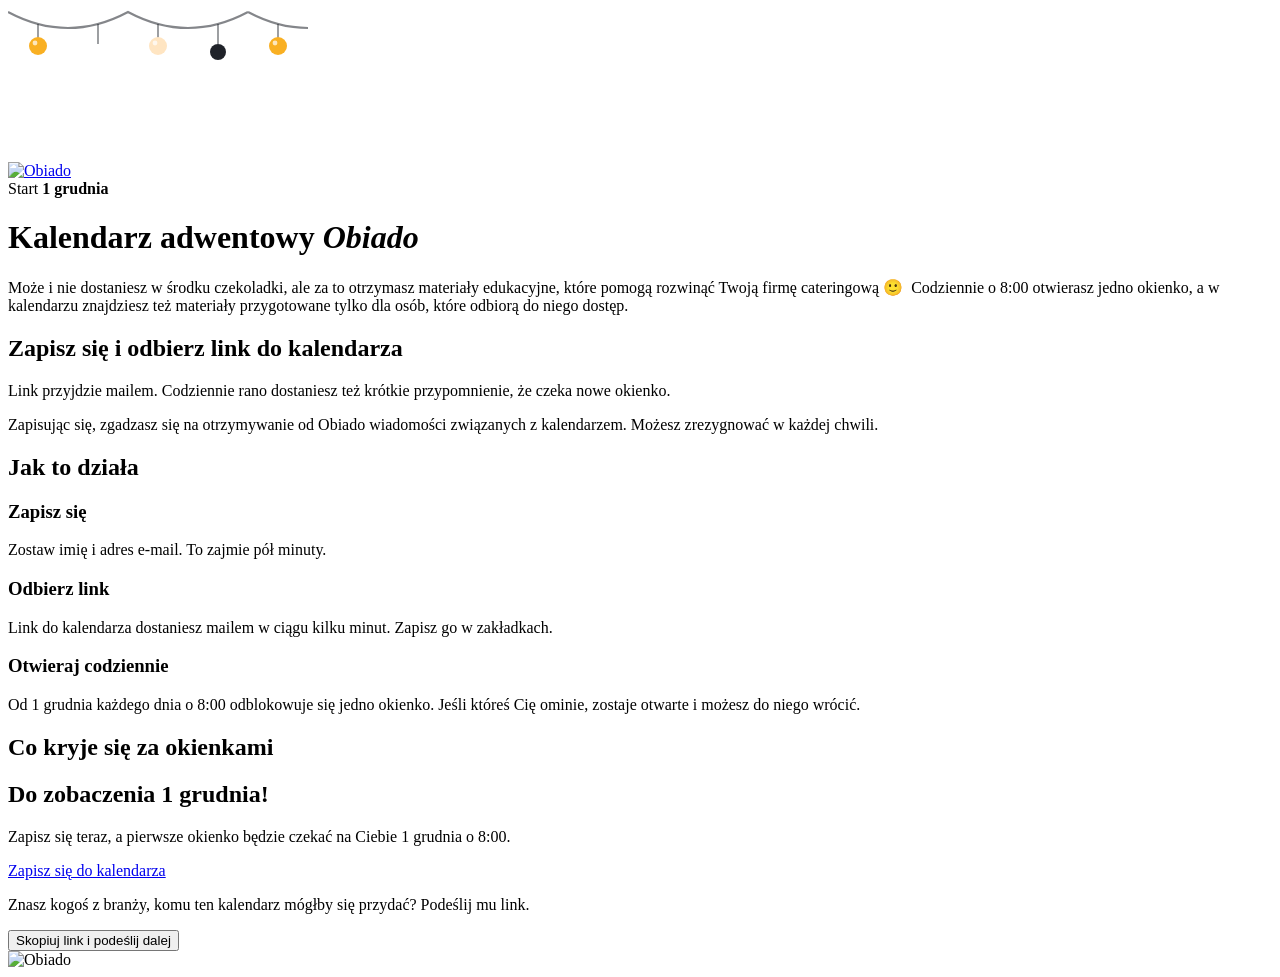
==== index.html @ 2020c298 "Add files via upload" ====
<!doctype html>
<html lang="pl">
<head>
  <meta charset="utf-8">
  <meta name="viewport" content="width=device-width, initial-scale=1">
  <title>Kalendarz adwentowy Obiado</title>
  <meta name="description" content="24 okienka z materiałami edukacyjnymi dla firm cateringowych: webinary, checklisty, kalkulatory i wzory. Codziennie o 8:00 nowe okienko. Zapisz się i odbierz darmowy dostęp.">
  <meta property="og:title" content="Kalendarz adwentowy Obiado">
  <meta property="og:description" content="Codziennie o 8:00 nowe okienko z materiałami, które pomogą rozwinąć Twoją firmę cateringową.">
  <meta property="og:type" content="website">
  <link rel="icon" href="img/sygnet-orange.png">
  <link rel="preconnect" href="https://fonts.googleapis.com">
  <link rel="preconnect" href="https://fonts.gstatic.com" crossorigin>
  <link href="https://fonts.googleapis.com/css2?family=Sen:wght@400;700;800&display=swap" rel="stylesheet">
  <link rel="stylesheet" href="css/style.css?v=20261117b">
</head>
<body>

<header class="hero landing-hero">
  <div class="snow" id="snieg" aria-hidden="true"></div>
  <svg class="garland" aria-hidden="true" preserveAspectRatio="none">
    <defs>
      <pattern id="girlanda" width="240" height="70" patternUnits="userSpaceOnUse">
        <path d="M0 4 Q60 36 120 4 Q180 36 240 4" fill="none" stroke="#1F2229" stroke-width="2.2" opacity=".55"/>
        <g stroke="#1F2229" stroke-width="1.6" opacity=".55"><path d="M30 16V30M90 16V36M150 16V30M210 16V36"/></g>
        <circle cx="30" cy="38" r="9" fill="#F9B023"/><circle cx="90" cy="44" r="8" fill="#fff"/>
        <circle cx="150" cy="38" r="9" fill="#FFE5C2"/><circle cx="210" cy="44" r="8" fill="#1F2229"/>
        <circle cx="27" cy="35" r="2.4" fill="#fff" opacity=".7"/><circle cx="147" cy="35" r="2.4" fill="#fff" opacity=".7"/>
      </pattern>
    </defs>
    <rect width="100%" height="70" fill="url(#girlanda)"/>
  </svg>

  <div class="wrap">
    <div class="topbar">
      <a href="https://obiado.pl" aria-label="Obiado"><img src="img/logo-white.png" alt="Obiado" width="130" height="34"></a>
    </div>

    <div class="landing-hero__grid">
      <div>
        <span class="pill eyebrow" id="pill-start">Start <b>1 grudnia</b></span>
        <h1>Kalendarz adwentowy <em>Obiado</em></h1>
        <p class="lead">Może i nie dostaniesz w środku czekoladki, ale za to otrzymasz materiały edukacyjne, które pomogą rozwinąć Twoją firmę cateringową <span style="margin-right:.25em">🙂</span> Codziennie o 8:00 otwierasz jedno okienko, a w kalendarzu znajdziesz też materiały przygotowane tylko dla osób, które odbiorą do niego dostęp.</p>
        <div class="oko">
          <span id="ico-1"></span>
          <span id="ico-2"></span>
          <span id="ico-3"></span>
        </div>
      </div>

      <div class="form-card" id="formularz">
        <h2>Zapisz się i odbierz link do kalendarza</h2>
        <p class="sub">Link przyjdzie mailem. Codziennie rano dostaniesz też krótkie przypomnienie, że czeka nowe okienko.</p>
        <div id="hs-form"></div>
        <p class="male">Zapisując się, zgadzasz się na otrzymywanie od Obiado wiadomości związanych z kalendarzem. Możesz zrezygnować w każdej chwili.</p>
      </div>
    </div>
  </div>
</header>

<main>
  <section class="section">
    <div class="wrap">
      <h2>Jak to działa</h2>
      <div class="kroki">
        <div class="krok"><h3>Zapisz się</h3><p>Zostaw imię i adres e-mail. To zajmie pół minuty.</p></div>
        <div class="krok"><h3>Odbierz link</h3><p>Link do kalendarza dostaniesz mailem w ciągu kilku minut. Zapisz go w zakładkach.</p></div>
        <div class="krok"><h3>Otwieraj codziennie</h3><p>Od 1 grudnia każdego dnia o 8:00 odblokowuje się jedno okienko. Jeśli któreś Cię ominie, zostaje otwarte i możesz do niego wrócić.</p></div>
      </div>
    </div>
  </section>

  <section class="section srodek">
    <div class="wrap">
      <h2>Co kryje się za okienkami</h2>
      <div class="srodek__grid" id="kafle"></div>
    </div>
  </section>

  <section class="section cta-band">
    <div class="wrap">
      <h2>Do zobaczenia 1 grudnia!</h2>
      <p>Zapisz się teraz, a pierwsze okienko będzie czekać na Ciebie 1 grudnia o 8:00.</p>
      <a class="btn btn--amber" href="#formularz">Zapisz się do kalendarza</a>
      <div class="dziel">
        <p>Znasz kogoś z branży, komu ten kalendarz mógłby się przydać? Podeślij mu link.</p>
        <button class="btn btn--ghost btn--small" id="udostepnij" type="button"><span>Skopiuj link i podeślij dalej</span></button>
      </div>
    </div>
  </section>
</main>

<footer class="stopka">
  <div class="wrap">
    <img src="img/logo-white.png" alt="Obiado" width="100" height="26">
    <span id="stopka-linki"></span>
  </div>
</footer>

<script src="js/config.js?v=20261117b"></script>
<script src="js/dni.js?v=20261117b"></script>
<script src="js/wspolne.js?v=20261117b"></script>
<script src="js/landing.js?v=20261117b"></script>
</body>
</html>
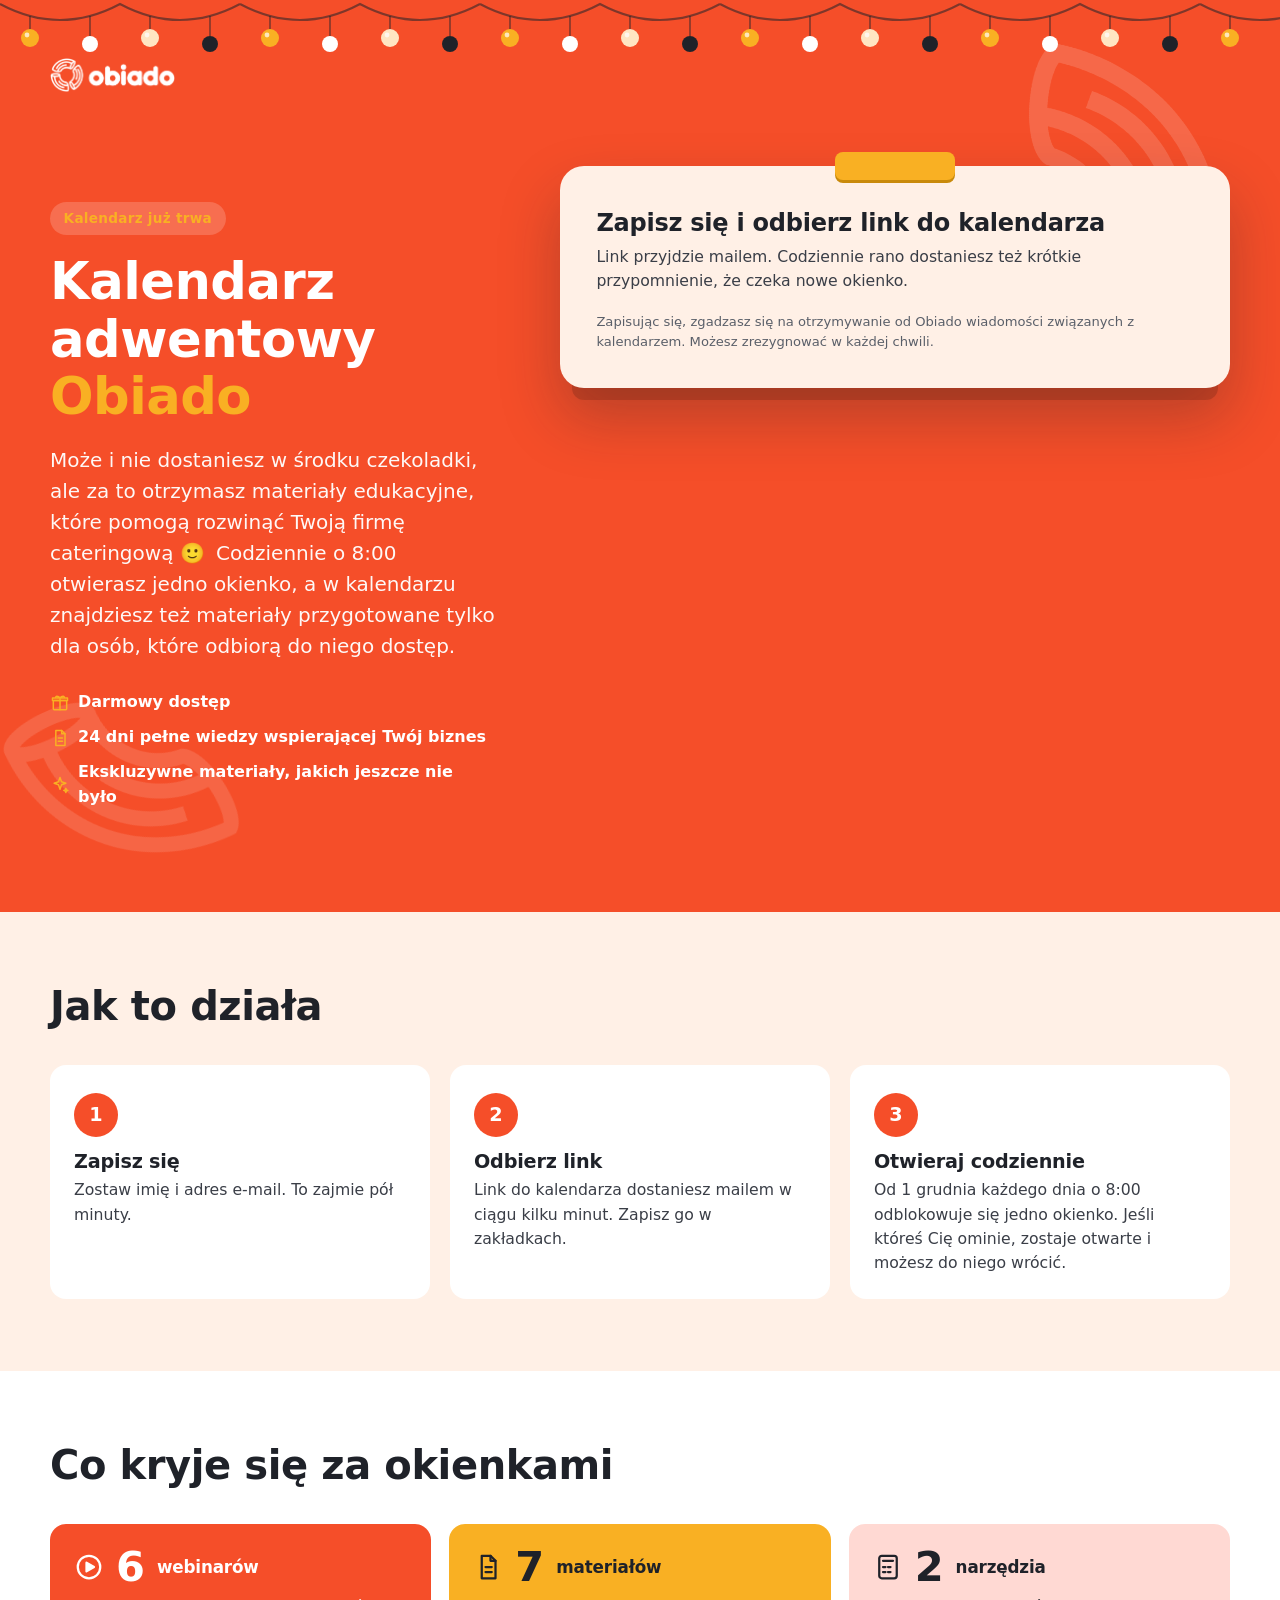
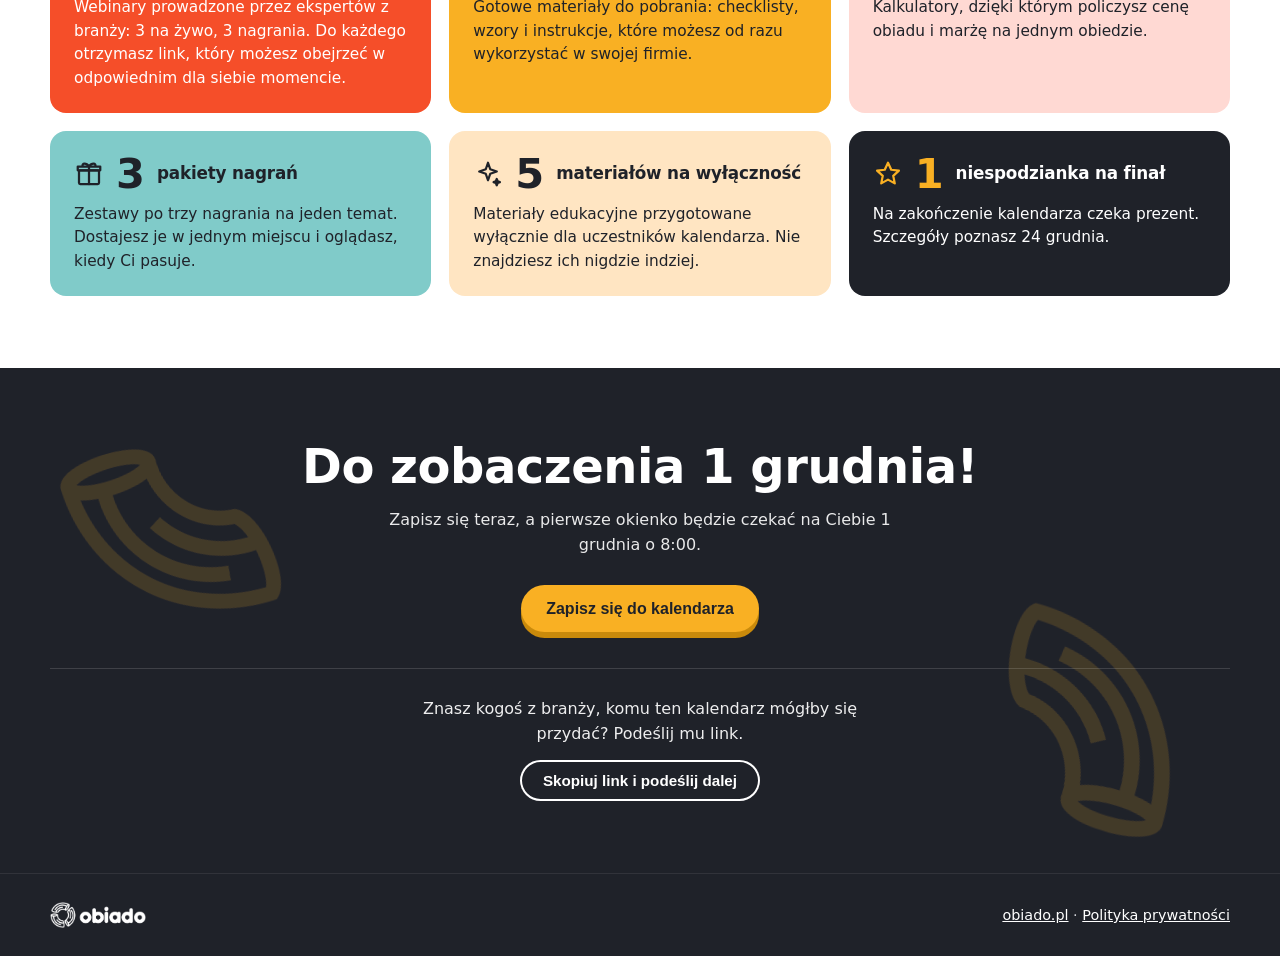
==== commit 7f2c81dd: "Add files via upload" ====
--- a/index.html
+++ b/index.html
@@ -12,7 +12,7 @@
   <link rel="preconnect" href="https://fonts.googleapis.com">
   <link rel="preconnect" href="https://fonts.gstatic.com" crossorigin>
   <link href="https://fonts.googleapis.com/css2?family=Sen:wght@400;700;800&display=swap" rel="stylesheet">
-  <link rel="stylesheet" href="css/style.css?v=20261117b">
+  <link rel="stylesheet" href="css/style.css?v=20261117c">
 </head>
 <body>
 
@@ -97,9 +97,9 @@
   </div>
 </footer>
 
-<script src="js/config.js?v=20261117b"></script>
-<script src="js/dni.js?v=20261117b"></script>
-<script src="js/wspolne.js?v=20261117b"></script>
-<script src="js/landing.js?v=20261117b"></script>
+<script src="js/config.js?v=20261117c"></script>
+<script src="js/dni.js?v=20261117c"></script>
+<script src="js/wspolne.js?v=20261117c"></script>
+<script src="js/landing.js?v=20261117c"></script>
 </body>
 </html>
--- a/css/style.css
+++ b/css/style.css
@@ -0,0 +1,346 @@
+/* ===== Obiado · Kalendarz adwentowy ===== */
+:root {
+  --orange: #F54E29;
+  --orange-dark: #D83A17;
+  --amber: #F9B023;
+  --amber-light: #FFE5C2;
+  --peach: #FFF0E6;
+  --coral: #FF7459;
+  --coral-2: #FF9983;
+  --coral-3: #FFB9AC;
+  --coral-4: #FFD9D3;
+  --teal: #80CBC9;
+  --dark: #1F2229;
+  --grey: #F3F3F5;
+  --white: #fff;
+  --gutter: clamp(16px, 4vw, 40px);
+  --max: 1180px;
+  --radius: 16px;
+}
+
+* { box-sizing: border-box; }
+html { scroll-behavior: smooth; }
+body {
+  margin: 0;
+  font-family: 'Sen', system-ui, -apple-system, 'Segoe UI', sans-serif;
+  color: var(--dark);
+  background: var(--peach);
+  line-height: 1.55;
+  -webkit-font-smoothing: antialiased;
+}
+img { max-width: 100%; display: block; }
+[hidden] { display: none !important; }
+a { color: inherit; }
+h1, h2, h3 { line-height: 1.12; margin: 0; letter-spacing: -0.01em; }
+p { margin: 0; }
+.wrap { width: min(100% - 2 * var(--gutter), var(--max)); margin-inline: auto; }
+.ico { width: 1.25em; height: 1.25em; flex: none; }
+:focus-visible { outline: 3px solid var(--dark); outline-offset: 3px; border-radius: 6px; }
+.sr { position: absolute; width: 1px; height: 1px; overflow: hidden; clip: rect(0 0 0 0); white-space: nowrap; }
+
+/* ===== przyciski ===== */
+.btn {
+  display: inline-flex; align-items: center; justify-content: center; gap: .6em;
+  padding: .95em 1.6em; border: 0; border-radius: 999px; cursor: pointer;
+  font: 700 1rem/1 'Sen', sans-serif; text-decoration: none;
+  background: var(--orange); color: #fff;
+  transition: transform .18s, box-shadow .18s, background .18s;
+  box-shadow: 0 6px 0 var(--orange-dark);
+}
+.btn:hover { transform: translateY(-2px); box-shadow: 0 8px 0 var(--orange-dark); }
+.btn:active { transform: translateY(3px); box-shadow: 0 2px 0 var(--orange-dark); }
+.btn--amber { background: var(--amber); color: var(--dark); box-shadow: 0 6px 0 #C98A0B; }
+.btn--amber:hover { box-shadow: 0 8px 0 #C98A0B; }
+.btn--amber:active { box-shadow: 0 2px 0 #C98A0B; }
+.btn--ghost { background: transparent; color: inherit; box-shadow: inset 0 0 0 2px currentColor; }
+.btn--ghost:hover { box-shadow: inset 0 0 0 2px currentColor; background: rgba(255,255,255,.12); }
+.btn--small { padding: .7em 1.2em; font-size: .9rem; box-shadow: 0 4px 0 var(--orange-dark); }
+.btn--ghost.btn--small, .btn--ghost.btn--small:hover, .btn--ghost.btn--small:active { box-shadow: inset 0 0 0 2px currentColor; }
+.btn[aria-disabled="true"] { background: var(--grey); color: #6b6f78; box-shadow: none; cursor: not-allowed; transform: none; }
+
+/* ===== hero (wspólny dla obu stron) ===== */
+.hero { position: relative; background: var(--orange); color: #fff; overflow: hidden; isolation: isolate; }
+/* pojedyncze makaroniki z brandbooka zamiast okręgów */
+.hero::before, .hero::after, .cta-band::before, .cta-band::after, .modal__side::before {
+  content: ""; position: absolute; z-index: -1; pointer-events: none;
+  background-repeat: no-repeat; background-size: contain;
+}
+/* każdy makaronik w całości, w środku sekcji (nic nie wychodzi poza krawędź) */
+.hero::before { right: 3%; top: 64px; width: 230px; height: 227px; background-image: url(../img/makaron-a-white.png); opacity: .15; transform: rotate(14deg); }
+.hero::after { left: 2%; bottom: 36px; width: 190px; height: 189px; background-image: url(../img/makaron-b-white.png); opacity: .13; transform: rotate(-24deg); }
+.cal-hero::before, .cal-hero::after { display: none; } /* na kalendarzu choinka i odliczanie wystarczą */
+@media (max-width: 700px) {
+  .hero::before { width: 120px; height: 118px; right: 4%; top: 96px; }
+  .hero::after { width: 110px; height: 109px; left: 3%; bottom: 18px; }
+}
+.garland { position: absolute; top: 0; left: 0; width: 100%; height: 70px; pointer-events: none; z-index: 1; }
+.snow { position: absolute; inset: 0; z-index: 0; pointer-events: none; overflow: hidden; }
+.snow i {
+  position: absolute; top: -20px; border-radius: 50%;
+  animation-name: opadanie, kolysanie; animation-timing-function: linear, ease-in-out;
+  animation-iteration-count: infinite, infinite; animation-direction: normal, alternate;
+}
+@keyframes opadanie { to { transform: translateY(calc(100vh + 40px)); } }
+@keyframes kolysanie { from { margin-left: -14px; } to { margin-left: 14px; } }
+.snow i { /* opadanie i kolysanie na osobnych właściwościach, żeby się nie nadpisywały */
+  animation-name: opadanie, kolysanie;
+}
+
+.topbar { position: relative; z-index: 2; display: flex; align-items: center; justify-content: space-between; gap: 16px; padding-block: 18px; padding-top: 58px; }
+.topbar img { height: 34px; width: auto; }
+.pill {
+  display: inline-flex; align-items: center; gap: .5em; padding: .45em 1em; border-radius: 999px;
+  background: rgba(255,255,255,.18); font-weight: 700; font-size: .85rem; letter-spacing: .02em;
+}
+.pill b { color: var(--amber); }
+
+/* ===== LANDING ===== */
+.landing-hero__grid { display: grid; gap: clamp(28px, 5vw, 64px); grid-template-columns: minmax(0, .8fr) minmax(0, 1.2fr); align-items: start; padding-block: clamp(24px, 5vw, 56px) clamp(56px, 8vw, 104px); position: relative; z-index: 2; }
+.eyebrow { display: inline-block; margin-bottom: 18px; }
+.landing-hero h1 { font-size: clamp(2.2rem, 4vw, 3.3rem); font-weight: 800; }
+.landing-hero h1 em { font-style: normal; color: var(--amber); }
+.landing-hero .lead { margin-top: 20px; font-size: clamp(1.05rem, 1.6vw, 1.25rem); max-width: 34em; opacity: .96; }
+.landing-hero .oko { margin-top: 28px; display: flex; flex-direction: column; align-items: flex-start; gap: 10px; font-weight: 700; font-size: 1rem; }
+.landing-hero .oko span { display: inline-flex; align-items: center; gap: .5em; }
+.landing-hero .oko .ico { color: var(--amber); }
+
+.form-card { position: relative; background: var(--peach); color: var(--dark); border-radius: 24px; padding: clamp(22px, 3.2vw, 36px); box-shadow: 0 24px 0 -12px rgba(0,0,0,.14), 0 30px 60px rgba(31,34,41,.28); }
+.form-card::before { /* wstążka prezentu */
+  content: ""; position: absolute; left: 50%; top: -14px; width: 120px; height: 28px; transform: translateX(-50%);
+  background: var(--amber); border-radius: 8px; box-shadow: 0 3px 0 #C98A0B;
+}
+.form-card h2 { font-size: 1.5rem; font-weight: 800; margin-top: 8px; }
+.form-card .sub { margin: 8px 0 18px; font-size: .98rem; color: #3a3e47; }
+.form-card .dem {
+  border: 2px dashed var(--coral-2); border-radius: 14px; padding: 16px; background: #fff; font-size: .92rem;
+}
+.form-card .dem code { background: var(--grey); padding: 1px 6px; border-radius: 4px; font-size: .88em; }
+.form-card .dem a { color: var(--orange-dark); font-weight: 700; }
+.form-card .male { margin-top: 14px; font-size: .82rem; color: #5a5f69; }
+/* HubSpot — dopasowanie do brandu */
+.form-card .hs-form-field label, .form-card .hs-form label { font-family: 'Sen', sans-serif; font-weight: 700; font-size: .9rem; }
+.form-card input[type=text], .form-card input[type=email], .form-card select { width: 100% !important; padding: .8em 1em; border: 2px solid var(--coral-3); border-radius: 12px; background: #fff; font: 400 1rem 'Sen', sans-serif; }
+.form-card input[type=submit], .form-card .hs-button { appearance: none; border: 0; cursor: pointer; padding: 1em 1.8em; border-radius: 999px; background: var(--orange); color: #fff; font: 700 1rem 'Sen', sans-serif; box-shadow: 0 6px 0 var(--orange-dark); }
+.form-card ul.inputs-list { list-style: none; padding: 0; }
+
+.section { padding-block: clamp(40px, 6vw, 72px); }
+.section h2 { font-size: clamp(1.7rem, 3.4vw, 2.5rem); font-weight: 800; }
+.section .section-lead { margin-top: 12px; max-width: 38em; font-size: 1.08rem; color: #3a3e47; }
+
+.kroki { display: grid; grid-template-columns: repeat(3, 1fr); gap: 20px; margin-top: 36px; counter-reset: krok; }
+.krok { position: relative; background: #fff; border-radius: var(--radius); padding: 28px 24px 24px; }
+.krok::before { counter-increment: krok; content: counter(krok); display: grid; place-items: center; width: 44px; height: 44px; border-radius: 50%; background: var(--orange); color: #fff; font-weight: 800; font-size: 1.2rem; margin-bottom: 14px; }
+.krok h3 { font-size: 1.2rem; margin-bottom: 6px; }
+.krok p { color: #3a3e47; font-size: .98rem; }
+
+.srodek { background: #fff; }
+.srodek__grid { display: grid; grid-template-columns: repeat(3, 1fr); gap: 18px; margin-top: 36px; }
+.kafel { border-radius: var(--radius); padding: 22px 24px; display: flex; flex-direction: column; gap: 8px; }
+.dziel { margin-top: 36px; padding-top: 28px; border-top: 1px solid rgba(255,255,255,.14); }
+.cta-band .dziel p { margin: 0 auto 14px; max-width: 30em; opacity: .92; }
+.dziel .btn--small { padding: .85em 1.5em; font-size: .95rem; }
+.kafel__glowa { display: flex; align-items: center; gap: 12px; flex-wrap: nowrap; white-space: nowrap; }
+.kafel .ico { width: 30px; height: 30px; }
+.kafel .liczba { font-size: 2.6rem; font-weight: 800; line-height: 1; }
+.kafel h3 { font-size: 1.05rem; font-weight: 800; }
+.kafel p { font-size: .96rem; }
+.kafel--o { background: var(--orange); color: #fff; }
+.kafel--a { background: var(--amber); }
+.kafel--c { background: var(--coral-4); }
+.kafel--t { background: var(--teal); }
+.kafel--d { background: var(--dark); color: #fff; }
+.kafel--d .ico, .kafel--d .liczba { color: var(--amber); }
+.kafel--p { background: var(--amber-light); }
+
+.cta-band { background: var(--dark); color: #fff; text-align: center; position: relative; overflow: hidden; isolation: isolate; }
+.cta-band::before { left: 6%; top: 14%; width: 190px; height: 187px; background-image: url(../img/makaron-b-amber.png); opacity: .16; transform: rotate(-16deg); }
+.cta-band::after { right: 7%; bottom: 10%; width: 200px; height: 198px; background-image: url(../img/makaron-a-amber.png); opacity: .16; transform: rotate(18deg); }
+@media (max-width: 700px) { .cta-band::before { width: 90px; height: 88px; left: 4%; top: 12px; } .cta-band::after { width: 96px; height: 95px; right: 4%; bottom: 12px; } }
+.cta-band h2 { font-size: clamp(1.8rem, 4vw, 3rem); font-weight: 800; }
+.cta-band p { margin: 14px auto 28px; max-width: 32em; opacity: .9; }
+
+.stopka { background: var(--dark); color: #cfd1d6; padding-block: 28px; font-size: .9rem; border-top: 1px solid rgba(255,255,255,.08); }
+.stopka .wrap { display: flex; flex-wrap: wrap; justify-content: space-between; gap: 12px 24px; align-items: center; }
+.stopka img { height: 26px; width: auto; }
+.stopka a { color: #fff; }
+
+/* ===== KALENDARZ ===== */
+.cal-hero__inner { display: grid; grid-template-columns: 1fr auto; gap: 32px; align-items: center; padding-block: 8px clamp(44px, 6vw, 72px); position: relative; z-index: 2; }
+.cal-hero h1 { font-size: clamp(2.2rem, 5vw, 3.8rem); font-weight: 800; }
+.odliczanie { margin-top: 30px; }
+.odliczanie__etykieta { display: block; margin-bottom: 14px; font-weight: 800; font-size: clamp(1.15rem, 2.2vw, 1.6rem); }
+.odliczanie__kafle { display: grid; grid-template-columns: repeat(4, minmax(0, 1fr)); gap: clamp(8px, 1.4vw, 16px); max-width: 640px; }
+.odliczanie__kafle span { display: grid; justify-items: center; padding: clamp(12px, 2vw, 22px) 6px clamp(10px, 1.6vw, 16px); border-radius: 20px; background: rgba(31,34,41,.34); }
+.odliczanie__kafle b { font-size: clamp(2.1rem, 6.4vw, 5rem); line-height: 1; font-weight: 800; font-variant-numeric: tabular-nums; }
+.odliczanie__kafle i { margin-top: 8px; font-style: normal; font-size: clamp(.68rem, 1.3vw, .95rem); font-weight: 800; color: var(--amber); text-transform: uppercase; letter-spacing: .08em; }
+.cal-hero h1 em { font-style: normal; color: var(--amber); }
+.cal-status { margin-top: 18px; font-size: clamp(1.05rem, 1.8vw, 1.3rem); font-weight: 700; max-width: 30em; }
+.cal-status small { display: block; margin-top: 6px; font-size: .95rem; font-weight: 400; opacity: .92; }
+.cal-status:empty { display: none; }
+.cal-hero__actions { margin-top: 24px; display: flex; flex-wrap: wrap; gap: 14px; }
+.cal-hero__actions:empty { display: none; }
+.choinka { width: clamp(190px, 26vw, 330px); flex: none; }
+.choinka svg { display: block; width: 100%; height: auto; overflow: visible; }
+.choinka__gwiazda { transform-box: fill-box; transform-origin: center; animation: blysk 2.6s ease-in-out infinite; }
+@keyframes blysk { 50% { transform: scale(1.12) rotate(6deg); opacity: .85; } }
+
+.pasek { background: var(--dark); color: #fff; }
+.pasek .wrap { display: flex; flex-wrap: wrap; align-items: center; justify-content: space-between; gap: 10px 24px; padding-block: 12px; font-weight: 700; font-size: .95rem; }
+.pasek .licznik { font-variant-numeric: tabular-nums; color: var(--amber); }
+.postep { display: inline-flex; align-items: center; gap: 12px; }
+.postep__tor { width: 140px; height: 8px; border-radius: 99px; background: rgba(255,255,255,.18); overflow: hidden; }
+.postep__tor i { display: block; height: 100%; width: 0; background: var(--amber); border-radius: 99px; transition: width .5s; }
+
+.kalendarz {
+  position: relative; padding-block: clamp(32px, 5vw, 64px) clamp(40px, 6vw, 80px);
+  background:
+    radial-gradient(circle at 8% 12%, var(--coral-4) 0 6px, transparent 7px),
+    radial-gradient(circle at 92% 30%, var(--amber-light) 0 10px, transparent 11px),
+    radial-gradient(circle at 15% 78%, var(--amber-light) 0 8px, transparent 9px),
+    radial-gradient(circle at 88% 88%, var(--coral-4) 0 12px, transparent 13px),
+    var(--peach);
+}
+.doors { list-style: none; margin: 0; padding: 0; display: grid; grid-template-columns: repeat(6, 1fr); gap: clamp(10px, 1.6vw, 20px); }
+@media (max-width: 1000px) { .doors { grid-template-columns: repeat(4, 1fr); } }
+@media (max-width: 700px)  { .doors { grid-template-columns: repeat(3, 1fr); } }
+
+.door { position: relative; aspect-ratio: 4 / 5; }
+.door__btn { all: unset; box-sizing: border-box; position: absolute; inset: 0; cursor: pointer; perspective: 900px; border-radius: 14px; -webkit-tap-highlight-color: transparent; }
+.door__btn:focus-visible { outline: 3px solid var(--dark); outline-offset: 3px; }
+.door__inside {
+  position: absolute; inset: 0; border-radius: 14px; background: var(--amber-light);
+  box-shadow: inset 0 5px 16px rgba(31,34,41,.28), inset 0 0 0 2px rgba(31,34,41,.06);
+  display: flex; flex-direction: column; align-items: center; justify-content: center; gap: 6px;
+  padding: 10px 10px 10px 36%; text-align: center; overflow: hidden;
+}
+.door__inside .ico { width: 26px; height: 26px; color: var(--orange); }
+.door__inside .t { font-size: .7rem; font-weight: 800; line-height: 1.2; display: -webkit-box; -webkit-line-clamp: 4; -webkit-box-orient: vertical; overflow: hidden; }
+.door__inside .dzien { font-size: .65rem; font-weight: 700; opacity: .6; text-transform: uppercase; letter-spacing: .06em; }
+@media (max-width: 700px) { .door__inside .t { display: none; } .door__inside { padding-left: 30%; } }
+
+.door__front {
+  position: absolute; inset: 0; border-radius: 14px; transform-origin: 0 50%;
+  background: var(--c); color: var(--on);
+  display: grid; place-items: center;
+  transition: transform .75s cubic-bezier(.25, .9, .3, 1), filter .3s, box-shadow .2s;
+  box-shadow: 0 6px 0 rgba(31,34,41,.18), 0 10px 22px rgba(31,34,41,.14);
+  backface-visibility: hidden;
+}
+.door__front::before { content: ""; position: absolute; inset: 9px; border: 2px solid currentColor; opacity: .28; border-radius: 9px; }
+.door__num { font-size: clamp(2rem, 4.6vw, 3.6rem); font-weight: 800; line-height: 1; position: relative; }
+.door__knob { position: absolute; right: 13%; top: 52%; width: 9px; height: 9px; border-radius: 50%; background: currentColor; opacity: .55; }
+.door__gwiazdka { position: absolute; top: 12%; left: 50%; width: 14px; height: 14px; transform: translateX(-50%); opacity: .75; }
+.door__lock { position: absolute; bottom: 11%; left: 50%; transform: translateX(-50%); width: 18px; height: 18px; opacity: .6; }
+.door__btn:hover .door__front, .door__btn:focus-visible .door__front { transform: translateY(-3px); }
+.door.is-open .door__front { transform: rotateY(74deg); filter: brightness(.82); box-shadow: none; }
+.door.is-open .door__btn:hover .door__front { transform: rotateY(66deg); }
+.door.is-locked .door__front { opacity: .5; box-shadow: 0 4px 0 rgba(31,34,41,.08); }
+.door.is-locked .door__btn { cursor: not-allowed; }
+.door.is-locked .door__btn:hover .door__front { transform: none; }
+.door.is-shake .door__front { animation: trzas .45s; }
+@keyframes trzas { 20% { transform: translateX(-6px) rotate(-1.5deg); } 40% { transform: translateX(6px) rotate(1.5deg); } 60% { transform: translateX(-4px); } 80% { transform: translateX(3px); } }
+
+.v-orange { --c: var(--orange); --on: #fff; }
+.v-amber  { --c: var(--amber);  --on: var(--dark); }
+.v-coral  { --c: var(--coral);  --on: var(--dark); }
+.v-dark   { --c: var(--dark);   --on: var(--amber); }
+.v-teal   { --c: var(--teal);   --on: var(--dark); }
+
+.door.is-today .door__btn::after {
+  content: "Dziś"; position: absolute; z-index: 3; top: -10px; right: -8px; background: var(--dark); color: var(--amber);
+  font: 800 .72rem/1 'Sen', sans-serif; padding: 6px 9px; border-radius: 99px; letter-spacing: .04em;
+  box-shadow: 0 3px 0 rgba(0,0,0,.2);
+}
+.door.is-today:not(.is-open) .door__front { animation: puls 1.8s ease-in-out infinite; }
+@keyframes puls { 0%, 100% { box-shadow: 0 6px 0 rgba(31,34,41,.18), 0 0 0 0 rgba(249,176,35,.0); } 50% { box-shadow: 0 6px 0 rgba(31,34,41,.18), 0 0 0 10px rgba(249,176,35,.55); } }
+
+/* okienko 24 = prezent */
+.door--final .door__front {
+  background:
+    linear-gradient(var(--orange), var(--orange)) center / 15% 100% no-repeat,
+    linear-gradient(var(--orange), var(--orange)) center / 100% 15% no-repeat,
+    var(--amber);
+  color: var(--amber);
+}
+.door--final .door__front::before { display: none; }
+.door--final .door__num { background: var(--dark); color: var(--amber); width: 58%; aspect-ratio: 1; display: grid; place-items: center; border-radius: 50%; font-size: clamp(1.4rem, 3.4vw, 2.6rem); }
+.door--final .door__knob, .door--final .door__gwiazdka { display: none; }
+.door--final .door__lock { color: var(--dark); }
+
+/* ===== modal ===== */
+.modal { border: 0; padding: 0; background: transparent; width: min(94vw, 720px); max-height: 92vh; overflow: visible; color: var(--dark); }
+.modal::backdrop { background: rgba(31,34,41,.66); backdrop-filter: blur(3px); }
+.modal[open] { animation: wjazd .38s cubic-bezier(.2, .9, .3, 1.2); }
+@keyframes wjazd { from { opacity: 0; transform: translateY(24px) scale(.92); } }
+.modal__card { display: grid; grid-template-columns: 190px 1fr; background: #fff; border-radius: 24px; overflow: hidden; box-shadow: 0 30px 80px rgba(0,0,0,.4); max-height: 92vh; }
+.modal__side { background: var(--orange); color: #fff; padding: 28px 20px; display: flex; flex-direction: column; align-items: center; justify-content: center; gap: 8px; text-align: center; position: relative; overflow: hidden; }
+.modal__side::before { left: 50%; top: 14px; width: 80px; height: 79px; margin-left: -40px; background-image: url(../img/makaron-b-white.png); opacity: .22; transform: rotate(-20deg); z-index: 0; }
+@media (max-width: 640px) { .modal__side::before { display: none; } }
+.modal__dzien { font-size: 5.5rem; font-weight: 800; line-height: .9; position: relative; }
+.modal__data { font-weight: 700; font-size: .95rem; position: relative; }
+.modal--amber .modal__side { background: var(--amber); color: var(--dark); }
+.modal--dark .modal__side { background: var(--dark); color: var(--amber); }
+.modal--teal .modal__side { background: var(--teal); color: var(--dark); }
+.modal--coral .modal__side { background: var(--coral); color: var(--dark); }
+.modal__body { padding: clamp(22px, 3.5vw, 36px); overflow-y: auto; position: relative; }
+.chip { display: inline-flex; align-items: center; gap: .5em; padding: .4em .9em; border-radius: 99px; background: var(--coral-4); color: var(--orange-dark); font-weight: 800; font-size: .8rem; letter-spacing: .02em; }
+.modal__body h2 { font-size: clamp(1.35rem, 2.6vw, 1.9rem); font-weight: 800; margin: 14px 0 4px; }
+.modal__autor { font-size: .88rem; color: #5a5f69; margin-bottom: 10px; }
+.modal__opis { font-size: 1.02rem; margin-top: 10px; color: #2d3037; }
+.modal__korzysci { list-style: none; padding: 0; margin: 16px 0 0; display: grid; gap: 8px; }
+.modal__korzysci li { position: relative; padding-left: 26px; font-size: .98rem; }
+.modal__korzysci li::before { content: ""; position: absolute; left: 0; top: .5em; width: 12px; height: 12px; border-radius: 50%; background: var(--amber); box-shadow: 0 0 0 3px var(--amber-light); }
+.modal__akcje { margin-top: 24px; display: flex; flex-wrap: wrap; gap: 12px; align-items: center; }
+.modal__notatka { margin-top: 18px; padding: 10px 12px; background: #FFF4C9; border: 1px dashed #C98A0B; border-radius: 10px; font-size: .82rem; }
+.modal__close { position: absolute; top: 10px; right: 12px; z-index: 5; width: 38px; height: 38px; border: 0; border-radius: 50%; background: var(--grey); color: var(--dark); font: 700 1.4rem/1 'Sen', sans-serif; cursor: pointer; }
+.modal__close:hover { background: var(--coral-4); }
+@media (max-width: 640px) {
+  .modal__card { grid-template-columns: 1fr; }
+  .modal__side { flex-direction: row; padding: 16px; gap: 14px; }
+  .modal__dzien { font-size: 2.6rem; }
+}
+
+/* brak linku w trybie podglądu */
+.brak-linku { display: inline-block; margin-left: 8px; padding: 2px 8px; border-radius: 6px; background: #D90429; color: #fff; font: 800 .7rem 'Sen', sans-serif; vertical-align: middle; }
+
+/* konfetti */
+.konfetti { position: fixed; inset: 0; pointer-events: none; z-index: 1000; overflow: hidden; }
+.konfetti i { position: absolute; border-radius: 50%; animation: strzal 1.1s cubic-bezier(.1, .8, .3, 1) forwards; }
+@keyframes strzal { to { transform: translate(var(--dx), var(--dy)); opacity: 0; } }
+
+/* ekran bez dostępu */
+.brama { min-height: 100vh; display: grid; place-items: center; padding: 24px; background: var(--orange); color: #fff; text-align: center; position: relative; overflow: hidden; }
+.brama__karta { background: var(--peach); color: var(--dark); border-radius: 24px; padding: clamp(28px, 5vw, 48px); max-width: 480px; box-shadow: 0 30px 70px rgba(0,0,0,.3); position: relative; z-index: 2; }
+.brama__karta img { height: 34px; margin: 0 auto 22px; }
+.brama__karta h1 { font-size: 1.8rem; font-weight: 800; }
+.brama__karta p { margin: 12px 0 24px; color: #3a3e47; }
+
+.pod-kalendarzem { text-align: center; margin-top: clamp(32px, 5vw, 56px); color: #3a3e47; }
+.pod-kalendarzem p { max-width: 36em; margin: 0 auto 18px; }
+
+@media (max-width: 860px) {
+  .landing-hero__grid { grid-template-columns: 1fr; }
+  .kroki, .srodek__grid { grid-template-columns: 1fr; }
+  .cal-hero__inner { grid-template-columns: 1fr; }
+  .choinka { width: 200px; margin-inline: auto; }
+}
+
+@media (prefers-reduced-motion: reduce) {
+  *, *::before, *::after { animation: none !important; transition-duration: .01s !important; scroll-behavior: auto !important; }
+}
+
+/* pakiety: lista nagrań w oknie */
+.modal__linki { list-style: none; padding: 0; margin: 0; flex: 1 1 100%; display: grid; gap: 10px; }
+.modal__linki a { display: flex; gap: 14px; align-items: center; padding: 12px 14px; border-radius: 16px; background: var(--peach); color: var(--dark); text-decoration: none; border: 2px solid transparent; }
+.modal__linki a:hover, .modal__linki a:focus-visible { border-color: var(--orange); }
+.modal__linki b { display: block; font-size: .98rem; line-height: 1.3; }
+.modal__linki small { display: block; margin-top: 2px; color: #5a5f69; font-size: .82rem; }
+.modal__play { flex: 0 0 38px; width: 38px; height: 38px; border-radius: 50%; background: var(--orange); color: #fff; display: grid; place-items: center; }
+.modal__play svg { width: 16px; height: 16px; }
+
+/* formularz HubSpot jest wysoki (iframe): tekst po lewej trzyma się przy górze i przykleja podczas przewijania */
+.landing-hero__grid > div:first-child { position: sticky; top: 32px; padding-top: clamp(0px, 3vw, 36px); }
+@media (max-width: 860px) { .landing-hero__grid > div:first-child { position: static; padding-top: 0; } }
+
+/* szersza karta zapisu: ramka HubSpot ma własne marginesy, więc odzyskujemy je po bokach */
+.form-card #hs-form { margin-inline: calc(-1 * clamp(14px, 2.4vw, 30px)); }
